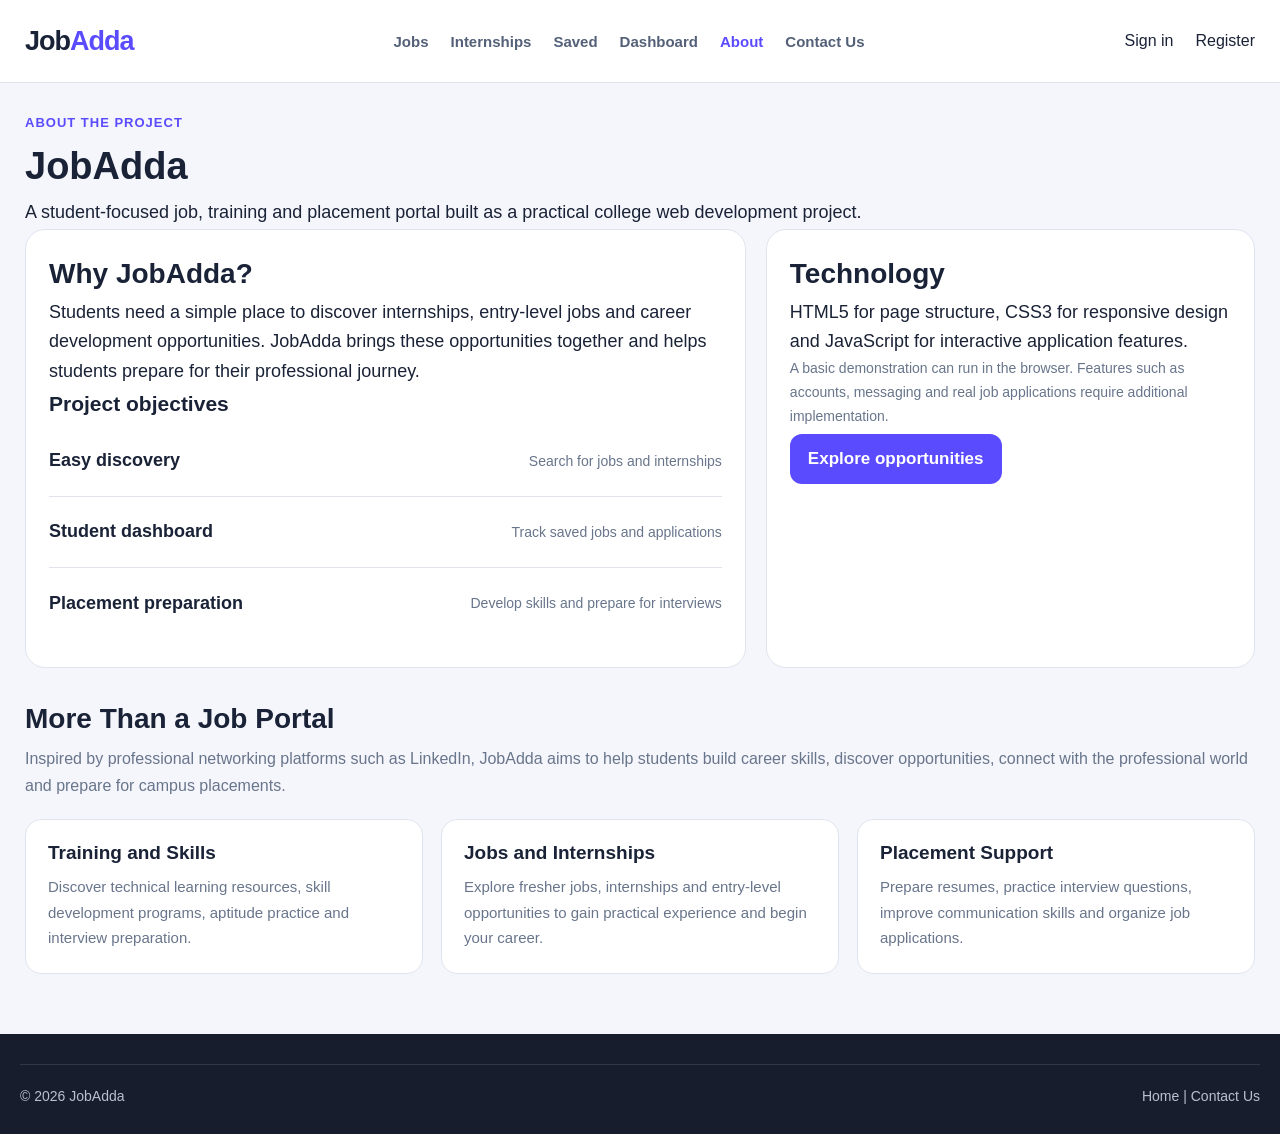
==== about.html @ 251bc263 "Organize homepage files" ====
<!DOCTYPE html>
<html lang="en">
<head>
    <meta charset="UTF-8">
    <meta name="viewport" content="width=device-width, initial-scale=1.0">
    <title>About JobAdda</title>

    <style>
        * {
            margin: 0;
            padding: 0;
            box-sizing: border-box;
        }

        body {
            font-family: Arial, Helvetica, sans-serif;
            background: #f5f6fb;
            color: #192236;
        }

        .navbar {
            background: white;
            border-bottom: 1px solid #e1e4ed;
        }

        .nav-container {
            max-width: 1240px;
            min-height: 82px;
            margin: auto;
            padding: 15px 0;
            display: flex;
            align-items: center;
            justify-content: space-between;
            gap: 20px;
        }

        .logo {
            color: #192236;
            font-size: 27px;
            font-weight: bold;
            letter-spacing: -1px;
            text-decoration: none;
            white-space: nowrap;
        }

        .logo span {
            color: #5b4bff;
        }

        .nav-links,
        .auth-links {
            display: flex;
            align-items: center;
            gap: 22px;
        }

        .nav-links a {
            color: #536078;
            font-size: 15px;
            font-weight: bold;
            text-decoration: none;
        }

        .auth-links a {
            color: #192236;
            text-decoration: none;
            white-space: nowrap;
        }

        .nav-links a:hover,
        .auth-links a:hover,
        .nav-links .active {
            color: #5b4bff;
        }

        /* Main Content */
        .main-container {
            max-width: 1240px;
            min-height: 682px;
            margin: auto;
            padding: 32px 0 60px;
        }

        .eyebrow {
            color: #5b4bff;
            font-size: 13px;
            font-weight: bold;
            letter-spacing: 1px;
            margin-bottom: 15px;
        }

        .page-title {
            font-size: 38px;
            margin-bottom: 10px;
        }

        .intro {
            font-size: 18px;
            line-height: 1.6;
            margin-bottom: 2px;
        }

        /* About Cards */
        .about-grid {
            display: grid;
            grid-template-columns: 1.4fr 0.95fr;
            gap: 20px;
        }

        .about-card {
            background: white;
            border: 1px solid #e0e4ee;
            border-radius: 20px;
            padding: 28px 23px;
        }

        .about-card h2 {
            font-size: 28px;
            margin-bottom: 8px;
        }

        .about-card h3 {
            font-size: 21px;
            margin: 5px 0 10px;
        }

        .about-card > p {
            font-size: 18px;
            line-height: 1.65;
        }

        .muted {
            color: #68758b;
            font-size: 14px !important;
            line-height: 1.7 !important;
        }

        /* Objectives */
        .objective {
            min-height: 71px;
            display: flex;
            align-items: center;
            justify-content: space-between;
            gap: 15px;
            border-bottom: 1px solid #e1e4ed;
        }

        .objective:last-child {
            border-bottom: none;
        }

        .objective strong {
            font-size: 18px;
        }

        .objective span {
            color: #68758b;
            font-size: 14px;
            text-align: right;
        }

        /* Buttons */
        .button {
            display: inline-block;
            background: #5b4bff;
            color: white;
            padding: 15px 18px;
            margin-top: 5px;
            border-radius: 12px;
            font-size: 17px;
            font-weight: bold;
            text-decoration: none;
        }

        .button:hover {
            background: #4737e8;
        }

        /* Training and Placement */
        .placement-section {
            margin-top: 35px;
        }

        .placement-section > h2 {
            font-size: 28px;
            margin-bottom: 10px;
        }

        .placement-section > p {
            color: #68758b;
            font-size: 16px;
            line-height: 1.7;
            margin-bottom: 20px;
        }

        .features {
            display: grid;
            grid-template-columns: repeat(3, 1fr);
            gap: 18px;
        }

        .feature-card {
            background: white;
            border: 1px solid #e0e4ee;
            border-radius: 16px;
            padding: 22px;
        }

        .feature-card h3 {
            font-size: 19px;
            margin-bottom: 10px;
        }

        .feature-card p {
            color: #68758b;
            font-size: 15px;
            line-height: 1.7;
        }

        /* Footer */
        .footer {
            background: #171d2c;
            color: #b9c0cf;
            padding: 30px 20px;
        }

        .footer-inner {
            max-width: 1240px;
            margin: auto;
            padding-top: 23px;
            border-top: 1px solid #303748;
            display: flex;
            justify-content: space-between;
            gap: 15px;
            font-size: 14px;
        }

        .footer a {
            color: #b9c0cf;
            text-decoration: none;
        }

        .footer a:hover {
            color: white;
        }

        /* Responsive */
        @media (max-width: 1300px) {
            .nav-container,
            .main-container {
                margin-left: 25px;
                margin-right: 25px;
            }
        }

        @media (max-width: 1000px) {
            .nav-container {
                flex-wrap: wrap;
            }

            .about-grid {
                grid-template-columns: 1fr 1fr;
            }
        }

        @media (max-width: 700px) {
            .nav-container {
                flex-direction: column;
                align-items: flex-start;
            }

            .nav-links {
                flex-wrap: wrap;
                gap: 15px;
            }

            .main-container {
                min-height: auto;
                padding: 35px 0 50px;
            }

            .page-title {
                font-size: 32px;
            }

            .intro {
                font-size: 16px;
                margin-bottom: 20px;
            }

            .about-grid,
            .features {
                grid-template-columns: 1fr;
                gap: 16px;
            }

            .about-card {
                padding: 23px 18px;
            }

            .about-card h2 {
                font-size: 25px;
            }

            .about-card > p {
                font-size: 16px;
            }

            .objective {
                align-items: flex-start;
                flex-direction: column;
                justify-content: center;
                padding: 15px 0;
                gap: 7px;
            }

            .objective span {
                text-align: left;
            }

            .footer-inner {
                flex-wrap: wrap;
            }
        }
    </style>
</head>

<body>

    <!-- Navigation Bar -->
    <header class="navbar">
        <div class="nav-container">

            <a href="index.html" class="logo">
                Job<span>Adda</span>
            </a>

            <nav class="nav-links">
                <a href="index.html#jobs">Jobs</a>
                <a href="index.html#internships">Internships</a>
                <a href="index.html#saved">Saved</a>
                <a href="index.html#dashboard">Dashboard</a>
                <a href="about.html" class="active">About</a>
                <a href="contact.html">Contact Us</a>
            </nav>

            <div class="auth-links">
                <a href="index.html#signin">Sign in</a>
                <a href="index.html#register">Register</a>
            </div>

        </div>
    </header>

    <!-- About Content -->
    <main class="main-container">

        <p class="eyebrow">ABOUT THE PROJECT</p>

        <h1 class="page-title">JobAdda</h1>

        <p class="intro">
            A student-focused job, training and placement portal built
            as a practical college web development project.
        </p>

        <div class="about-grid">

            <section class="about-card">

                <h2>Why JobAdda?</h2>

                <p>
                    Students need a simple place to discover internships,
                    entry-level jobs and career development opportunities.
                    JobAdda brings these opportunities together and helps
                    students prepare for their professional journey.
                </p>

                <h3>Project objectives</h3>

                <div class="objective">
                    <strong>Easy discovery</strong>
                    <span>Search for jobs and internships</span>
                </div>

                <div class="objective">
                    <strong>Student dashboard</strong>
                    <span>Track saved jobs and applications</span>
                </div>

                <div class="objective">
                    <strong>Placement preparation</strong>
                    <span>Develop skills and prepare for interviews</span>
                </div>

            </section>

            <section class="about-card">

                <h2>Technology</h2>

                <p>
                    HTML5 for page structure, CSS3 for responsive design
                    and JavaScript for interactive application features.
                </p>

                <p class="muted">
                    A basic demonstration can run in the browser.
                    Features such as accounts, messaging and real job
                    applications require additional implementation.
                </p>

                <a href="index.html#jobs" class="button">
                    Explore opportunities
                </a>

            </section>

        </div>

        <!-- Training and Placement -->
        <section class="placement-section">

            <h2>More Than a Job Portal</h2>

            <p>
                Inspired by professional networking platforms such as
                LinkedIn, JobAdda aims to help students build career skills,
                discover opportunities, connect with the professional world
                and prepare for campus placements.
            </p>

            <div class="features">

                <div class="feature-card">
                    <h3>Training and Skills</h3>
                    <p>
                        Discover technical learning resources, skill
                        development programs, aptitude practice and
                        interview preparation.
                    </p>
                </div>

                <div class="feature-card">
                    <h3>Jobs and Internships</h3>
                    <p>
                        Explore fresher jobs, internships and entry-level
                        opportunities to gain practical experience and
                        begin your career.
                    </p>
                </div>

                <div class="feature-card">
                    <h3>Placement Support</h3>
                    <p>
                        Prepare resumes, practice interview questions,
                        improve communication skills and organize
                        job applications.
                    </p>
                </div>

            </div>

        </section>

    </main>

    <!-- Footer -->
    <footer class="footer">
        <div class="footer-inner">
            <p>© 2026 JobAdda</p>
            <p>
                <a href="index.html">Home</a> |
                <a href="contact.html">Contact Us</a>
            </p>
        </div>
    </footer>

</body>
</html>
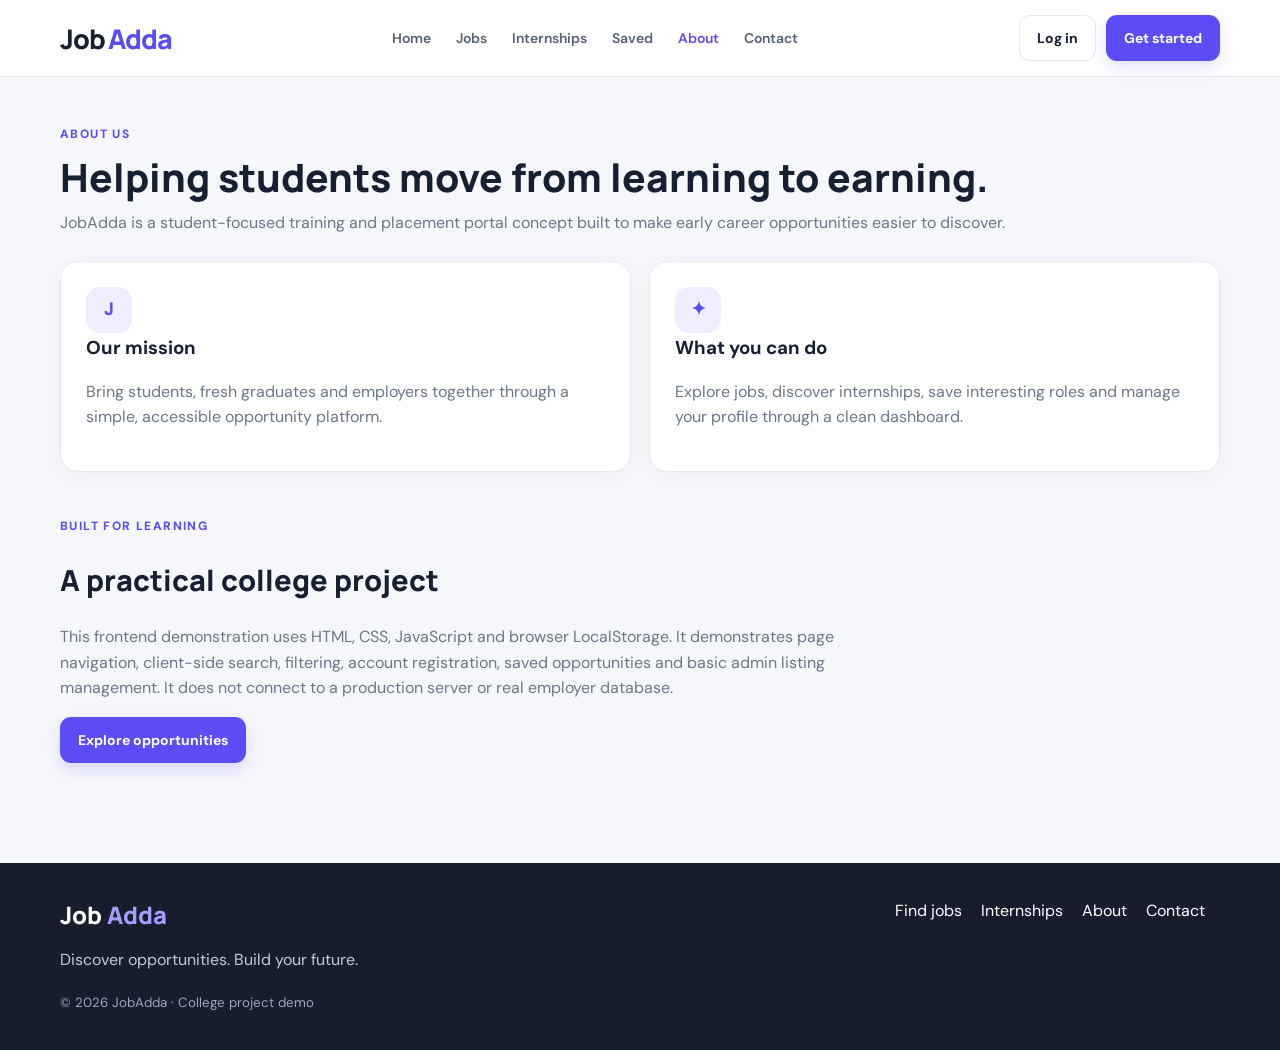
==== commit 28906594: "updated about section" ====
--- a/about.html
+++ b/about.html
@@ -1,482 +1,941 @@
-
+<!DOCTYPE html>
+<!DOCTYPE html>
+<!DOCTYPE html>
 <!DOCTYPE html>
 <html lang="en">
-<head>
-    <meta charset="UTF-8">
-    <meta name="viewport" content="width=device-width, initial-scale=1.0">
-    <title>About JobAdda</title>
-
-    <style>
-        * {
-            margin: 0;
-            padding: 0;
-            box-sizing: border-box;
+ <head>
+  <meta charset="utf-8"/>
+  <meta content="width=device-width, initial-scale=1.0" name="viewport"/>
+  <meta content="JobAdda student placement and opportunity portal" name="description"/>
+  <title>
+   About JobAdda | JobAdda
+  </title>
+  <style>
+   /* about.html styles
+   This page has its own stylesheet.
+   Edit this file to change the appearance of about.html.
+*/
+
+@import url('https://fonts.googleapis.com/css2?family=DM+Sans:wght@400;500;600;700;800&family=Manrope:wght@500;600;700;800&display=swap');
+
+:root {
+  --primary: #5b4cf5;
+  --primary-dark: #4638d8;
+  --ink: #172033;
+  --muted: #6b7788;
+  --bg: #f6f7fb;
+  --white: #fff;
+  --line: #e7e9f0;
+  --soft: #efedff;
+  --green: #16845d;
+  --red: #d9485f;
+  --shadow: 0 14px 38px rgba(28,35,62,.08);
+  --radius: 18px;
+}
+
+* {
+  box-sizing: border-box;
+}
+
+html {
+  scroll-behavior: smooth;
+}
+
+body {
+  margin: 0;
+  background: var(--bg);
+  color: var(--ink);
+  font-family: 'DM Sans',Arial,sans-serif;
+  line-height: 1.6;
+}
+
+a {
+  color: inherit;
+  text-decoration: none;
+}
+
+button,input,select,textarea {
+  font: inherit;
+}
+
+button {
+  cursor: pointer;
+}
+
+.container {
+  width: min(1160px,calc(100% - 40px));
+  margin: auto;
+}
+
+.site-header {
+  position: sticky;
+  top: 0;
+  z-index: 50;
+  background: rgba(255,255,255,.96);
+  backdrop-filter: blur(12px);
+  border-bottom: 1px solid var(--line);
+}
+
+.nav {
+  min-height: 76px;
+  display: flex;
+  align-items: center;
+  justify-content: space-between;
+  gap: 24px;
+}
+
+.brand {
+  font: 800 27px 'Manrope',sans-serif;
+  letter-spacing: -1.2px;
+  color: var(--ink);
+  white-space: nowrap;
+}
+
+.brand span {
+  color: var(--primary);
+}
+
+.nav-links {
+  display: flex;
+  align-items: center;
+  gap: 25px;
+  color: #566176;
+  font-weight: 600;
+  font-size: 14px;
+}
+
+.nav-links a:hover,.nav-links a.active {
+  color: var(--primary);
+}
+
+.nav-actions {
+  display: flex;
+  align-items: center;
+  gap: 10px;
+}
+
+.menu-toggle {
+  display: none;
+  border: 1px solid var(--line);
+  background: white;
+  border-radius: 10px;
+  padding: 9px 12px;
+}
+
+.btn {
+  display: inline-flex;
+  align-items: center;
+  justify-content: center;
+  gap: 8px;
+  border: 1px solid transparent;
+  border-radius: 11px;
+  padding: 11px 17px;
+  font-weight: 700;
+  font-size: 14px;
+  transition: .2s;
+}
+
+.btn-primary {
+  background: var(--primary);
+  color: #fff;
+  box-shadow: 0 7px 16px #5b4cf52b;
+}
+
+.btn-primary:hover {
+  background: var(--primary-dark);
+  transform: translateY(-1px);
+}
+
+.btn-outline {
+  background: #fff;
+  border-color: var(--line);
+  color: var(--ink);
+}
+
+.btn-outline:hover {
+  border-color: var(--primary);
+  color: var(--primary);
+}
+
+.btn-soft {
+  background: var(--soft);
+  color: var(--primary);
+}
+
+.btn-danger {
+  background: #fff0f2;
+  color: var(--red);
+}
+
+.btn-block {
+  width: 100%;
+}
+
+.eyebrow {
+  color: var(--primary);
+  font-size: 12px;
+  font-weight: 800;
+  letter-spacing: 1.4px;
+  text-transform: uppercase;
+}
+
+.hero {
+  padding: 76px 0 56px;
+  display: grid;
+  grid-template-columns: 1.1fr .9fr;
+  align-items: center;
+  gap: 55px;
+}
+
+.hero h1 {
+  font: 800 clamp(42px,6vw,66px)/1.08 'Manrope',sans-serif;
+  letter-spacing: -2.8px;
+  margin: 14px 0 18px;
+}
+
+.gradient-text {
+  color: var(--primary);
+}
+
+.lead {
+  font-size: 18px;
+  color: var(--muted);
+  max-width: 610px;
+}
+
+.search-panel {
+  display: flex;
+  gap: 10px;
+  padding: 9px;
+  background: white;
+  border: 1px solid var(--line);
+  border-radius: 15px;
+  box-shadow: var(--shadow);
+  margin-top: 28px;
+  max-width: 680px;
+}
+
+.search-panel input {
+  border: 0;
+  outline: 0;
+  min-width: 0;
+  flex: 1;
+  padding: 10px 12px;
+}
+
+.hero-art {
+  background: linear-gradient(145deg,#eae7ff,#fff 70%);
+  border: 1px solid #dedaff;
+  border-radius: 28px;
+  padding: 34px;
+  min-height: 350px;
+  display: flex;
+  align-items: center;
+}
+
+.feature-card {
+  background: #fff;
+  border: 1px solid var(--line);
+  border-radius: 20px;
+  padding: 25px;
+  width: 100%;
+  box-shadow: 0 22px 55px #3332;
+  transform: rotate(1deg);
+}
+
+.feature-top {
+  display: flex;
+  align-items: center;
+  gap: 13px;
+}
+
+.company-mark {
+  width: 46px;
+  height: 46px;
+  border-radius: 14px;
+  background: var(--soft);
+  color: var(--primary);
+  display: grid;
+  place-items: center;
+  font-weight: 800;
+  font-size: 18px;
+}
+
+.feature-card h3 {
+  margin: 0;
+  font-size: 19px;
+}
+
+.muted {
+  color: var(--muted);
+}
+
+.tag {
+  display: inline-flex;
+  background: #f1f2f8;
+  color: #596579;
+  border-radius: 30px;
+  padding: 5px 10px;
+  font-size: 12px;
+  font-weight: 700;
+  margin: 5px 5px 0 0;
+}
+
+.tag.purple {
+  background: var(--soft);
+  color: var(--primary);
+}
+
+.section {
+  padding: 45px 0;
+}
+
+.section-head {
+  display: flex;
+  justify-content: space-between;
+  align-items: end;
+  gap: 20px;
+  margin-bottom: 22px;
+}
+
+.section-head h2 {
+  font: 800 29px 'Manrope',sans-serif;
+  margin: 5px 0;
+}
+
+.stats {
+  display: grid;
+  grid-template-columns: repeat(3,1fr);
+  gap: 16px;
+  margin: 22px 0 10px;
+}
+
+.stat {
+  background: #fff;
+  border: 1px solid var(--line);
+  border-radius: 16px;
+  padding: 22px;
+}
+
+.stat strong {
+  display: block;
+  font: 800 28px 'Manrope';
+  color: var(--primary);
+}
+
+.stat span {
+  font-size: 13px;
+  color: var(--muted);
+}
+
+.cards {
+  display: grid;
+  grid-template-columns: repeat(3,1fr);
+  gap: 18px;
+}
+
+.job-card,.panel,.auth-card,.info-card {
+  background: #fff;
+  border: 1px solid var(--line);
+  border-radius: var(--radius);
+  box-shadow: 0 5px 20px rgba(25,32,55,.035);
+}
+
+.job-card {
+  padding: 21px;
+  display: flex;
+  flex-direction: column;
+  min-height: 245px;
+}
+
+.job-card h3 {
+  margin: 13px 0 4px;
+  font-size: 18px;
+}
+
+.job-card .company {
+  color: var(--muted);
+  font-size: 14px;
+}
+
+.job-meta {
+  display: flex;
+  flex-wrap: wrap;
+  gap: 12px;
+  color: var(--muted);
+  font-size: 13px;
+  margin: 13px 0;
+}
+
+.job-card .card-bottom {
+  margin-top: auto;
+  display: flex;
+  align-items: center;
+  justify-content: space-between;
+  gap: 8px;
+  padding-top: 14px;
+  border-top: 1px solid var(--line);
+}
+
+.page-heading {
+  padding: 48px 0 25px;
+}
+
+.page-heading h1 {
+  font: 800 39px 'Manrope';
+  margin: 6px 0;
+}
+
+.page-heading p {
+  color: var(--muted);
+  margin: 0;
+}
+
+.filters {
+  display: grid;
+  grid-template-columns: 2fr 1fr 1fr auto;
+  gap: 10px;
+  background: white;
+  border: 1px solid var(--line);
+  padding: 14px;
+  border-radius: 15px;
+  margin: 15px 0 24px;
+}
+
+.control {
+  width: 100%;
+  border: 1px solid #dfe2eb;
+  background: #fff;
+  border-radius: 10px;
+  padding: 12px 13px;
+  outline: none;
+}
+
+.control:focus {
+  border-color: var(--primary);
+  box-shadow: 0 0 0 3px #5b4cf51a;
+}
+
+.auth-wrap {
+  min-height: calc(100vh - 150px);
+  display: grid;
+  place-items: center;
+  padding: 45px 16px;
+}
+
+.auth-card {
+  width: min(100%,510px);
+  padding: 35px;
+}
+
+.auth-card h1 {
+  text-align: center;
+  font: 800 31px 'Manrope';
+  margin: 0 0 7px;
+}
+
+.auth-sub {
+  text-align: center;
+  color: var(--muted);
+  margin: 0 0 27px;
+}
+
+.field {
+  margin: 0 0 17px;
+}
+
+.field label {
+  display: block;
+  font-weight: 700;
+  font-size: 13px;
+  margin-bottom: 7px;
+}
+
+.field input,.field select,.field textarea {
+  width: 100%;
+  padding: 12px 13px;
+  border: 1px solid #dfe2eb;
+  border-radius: 10px;
+  outline: 0;
+  background: white;
+}
+
+.field input:focus,.field select:focus,.field textarea:focus {
+  border-color: var(--primary);
+  box-shadow: 0 0 0 3px #5b4cf51a;
+}
+
+.role-row {
+  display: flex;
+  gap: 22px;
+  padding: 13px;
+  background: #f8f8fc;
+  border-radius: 11px;
+  margin-bottom: 20px;
+}
+
+.role-row label {
+  display: flex;
+  gap: 8px;
+  align-items: center;
+  font-weight: 600;
+}
+
+.role-row input {
+  accent-color: var(--primary);
+}
+
+.form-row {
+  display: grid;
+  grid-template-columns: 1fr 1fr;
+  gap: 13px;
+}
+
+.auth-foot {
+  text-align: center;
+  margin: 20px 0 0;
+  color: var(--muted);
+  font-size: 14px;
+}
+
+.auth-foot a {
+  color: var(--primary);
+  font-weight: 700;
+}
+
+.notice {
+  padding: 11px 13px;
+  border-radius: 10px;
+  font-size: 13px;
+  margin: 13px 0;
+  display: none;
+}
+
+.notice.show {
+  display: block;
+}
+
+.notice.error {
+  background: #fff0f2;
+  color: #b4233d;
+}
+
+.notice.success {
+  background: #eaf8f1;
+  color: #16734f;
+}
+
+.inline-between {
+  display: flex;
+  justify-content: space-between;
+  align-items: center;
+  gap: 12px;
+  font-size: 13px;
+  margin: 4px 0 18px;
+}
+
+.inline-between a {
+  color: var(--primary);
+  font-weight: 700;
+}
+
+.detail-layout {
+  display: grid;
+  grid-template-columns: 1fr 320px;
+  gap: 22px;
+  padding: 25px 0 60px;
+}
+
+.panel {
+  padding: 25px;
+}
+
+.panel h2 {
+  margin: 0 0 12px;
+  font: 800 21px 'Manrope';
+}
+
+.detail-title {
+  display: flex;
+  align-items: center;
+  gap: 15px;
+}
+
+.detail-title h1 {
+  font: 800 30px 'Manrope';
+  margin: 0;
+}
+
+.description-text {
+  color: #536078;
+  white-space: pre-line;
+}
+
+.empty-state {
+  text-align: center;
+  padding: 55px 20px;
+  background: white;
+  border: 1px dashed #cfd2df;
+  border-radius: 18px;
+}
+
+.empty-state .empty-icon {
+  font-size: 38px;
+}
+
+.empty-state h3 {
+  margin: 10px 0 4px;
+}
+
+.dashboard-grid {
+  display: grid;
+  grid-template-columns: repeat(3,1fr);
+  gap: 16px;
+}
+
+.dashboard-tile {
+  padding: 22px;
+  background: white;
+  border: 1px solid var(--line);
+  border-radius: 16px;
+}
+
+.dashboard-tile strong {
+  font: 800 28px 'Manrope';
+  display: block;
+  color: var(--primary);
+}
+
+.admin-layout {
+  display: grid;
+  grid-template-columns: 360px 1fr;
+  gap: 20px;
+  align-items: start;
+}
+
+.admin-list {
+  display: grid;
+  gap: 12px;
+}
+
+.admin-item {
+  background: #fff;
+  border: 1px solid var(--line);
+  border-radius: 14px;
+  padding: 16px;
+}
+
+.admin-item h3 {
+  margin: 0 0 4px;
+}
+
+.admin-actions {
+  display: flex;
+  gap: 8px;
+  margin-top: 12px;
+}
+
+.footer {
+  margin-top: 55px;
+  background: #171d2c;
+  color: #c4cada;
+  padding: 35px 0;
+}
+
+.footer-grid {
+  display: flex;
+  justify-content: space-between;
+  gap: 25px;
+  flex-wrap: wrap;
+}
+
+.footer a {
+  color: #fff;
+  margin-right: 15px;
+}
+
+.footer-brand {
+  font: 800 24px 'Manrope';
+  color: #fff;
+}
+
+.footer-brand span {
+  color: #a69eff;
+}
+
+.footer small {
+  color: #9da7bb;
+}
+
+.two-col {
+  display: grid;
+  grid-template-columns: repeat(2,1fr);
+  gap: 18px;
+}
+
+.info-card {
+  padding: 25px;
+}
+
+.info-card h3 {
+  margin: 0 0 8px;
+}
+
+.toast {
+  position: fixed;
+  right: 20px;
+  bottom: 20px;
+  background: #172033;
+  color: white;
+  padding: 13px 18px;
+  border-radius: 12px;
+  box-shadow: var(--shadow);
+  z-index: 100;
+  display: none;
+}
+
+.toast.show {
+  display: block;
+}
+
+@media (max-width:900px) {
+  .nav-links {
+    gap: 13px;
+  }
+  .hero {
+    gap: 25px;
+  }
+  .cards {
+    grid-template-columns: repeat(2,1fr);
+  }
+  .admin-layout {
+    grid-template-columns: 1fr;
+  }
+  .detail-layout {
+    grid-template-columns: 1fr 280px;
+  }
+}
+
+@media (max-width:700px) {
+  .nav {
+    flex-wrap: wrap;
+    padding: 13px 0;
+  }
+  .menu-toggle {
+    display: block;
+  }
+  .nav-links {
+    display: none;
+    order: 3;
+    width: 100%;
+    flex-direction: column;
+    align-items: flex-start;
+    padding: 12px 0;
+  }
+  .nav-links.open {
+    display: flex;
+  }
+  .nav-actions .btn-outline {
+    display: none;
+  }
+  .hero {
+    grid-template-columns: 1fr;
+    padding: 48px 0 30px;
+  }
+  .hero-art {
+    min-height: 260px;
+    padding: 20px;
+  }
+  .hero h1 {
+    font-size: 46px;
+  }
+  .stats,.cards,.dashboard-grid,.two-col {
+    grid-template-columns: 1fr;
+  }
+  .filters {
+    grid-template-columns: 1fr;
+  }
+  .detail-layout {
+    grid-template-columns: 1fr;
+  }
+  .form-row {
+    grid-template-columns: 1fr;
+  }
+  .auth-card {
+    padding: 26px 20px;
+  }
+  .section-head {
+    align-items: start;
+    flex-direction: column;
+  }
+  .page-heading h1 {
+    font-size: 32px;
+  }
+}
+  </style>
+ </head>
+ <body>
+  <header class="site-header">
+   <div class="container nav">
+    <a class="brand" href="index.html">
+     Job
+     <span>
+      Adda
+     </span>
+    </a>
+    <button aria-label="Open navigation" class="menu-toggle" id="menuToggle">
+     ☰
+    </button>
+    <nav class="nav-links" id="navLinks">
+     <a href="index.html">
+      Home
+     </a>
+     <a href="jobs.html">
+      Jobs
+     </a>
+     <a href="internships.html">
+      Internships
+     </a>
+     <a href="saved.html">
+      Saved
+     </a>
+     <a href="about.html">
+      About
+     </a>
+     <a href="contact.html">
+      Contact
+     </a>
+    </nav>
+    <div class="nav-actions">
+     <a class="btn btn-outline" href="login.html" id="navLogin">
+      Log in
+     </a>
+     <a class="btn btn-primary" href="register.html" id="navRegister">
+      Get started
+     </a>
+    </div>
+   </div>
+  </header>
+  <main class="container">
+   <section class="page-heading">
+    <div class="eyebrow">
+     ABOUT US
+    </div>
+    <h1>
+     Helping students move from learning to earning.
+    </h1>
+    <p>
+     JobAdda is a student-focused training and placement portal concept built to make early career opportunities easier to discover.
+    </p>
+   </section>
+   <section class="two-col">
+    <article class="info-card">
+     <div class="company-mark">
+      J
+     </div>
+     <h3>
+      Our mission
+     </h3>
+     <p class="muted">
+      Bring students, fresh graduates and employers together through a simple, accessible opportunity platform.
+     </p>
+    </article>
+    <article class="info-card">
+     <div class="company-mark">
+      ✦
+     </div>
+     <h3>
+      What you can do
+     </h3>
+     <p class="muted">
+      Explore jobs, discover internships, save interesting roles and manage your profile through a clean dashboard.
+     </p>
+    </article>
+   </section>
+   <section class="section">
+    <div class="eyebrow">
+     BUILT FOR LEARNING
+    </div>
+    <h2 style="font:800 29px Manrope">
+     A practical college project
+    </h2>
+    <p class="muted" style="max-width:800px">
+     This frontend demonstration uses HTML, CSS, JavaScript and browser LocalStorage. It demonstrates page navigation, client-side search, filtering, account registration, saved opportunities and basic admin listing management. It does not connect to a production server or real employer database.
+    </p>
+    <a class="btn btn-primary" href="jobs.html">
+     Explore opportunities
+    </a>
+   </section>
+  </main>
+  <footer class="footer">
+   <div class="container footer-grid">
+    <div>
+     <div class="footer-brand">
+      Job
+      <span>
+       Adda
+      </span>
+     </div>
+     <p>
+      Discover opportunities. Build your future.
+     </p>
+     <small>
+      &copy; 2026 JobAdda &middot; College project demo
+     </small>
+    </div>
+    <div>
+     <a href="jobs.html">
+      Find jobs
+     </a>
+     <a href="internships.html">
+      Internships
+     </a>
+     <a href="about.html">
+      About
+     </a>
+     <a href="contact.html">
+      Contact
+     </a>
+    </div>
+   </div>
+  </footer>
+  <div class="toast" id="toast">
+  </div>
+  <script>
+    function getCurrentUser() {
+        return JSON.parse(localStorage.getItem('jobaddaCurrentUser') || 'null');
+    }
+
+    function setupNav() {
+        document.getElementById('menuToggle').addEventListener('click', () => {
+            document.getElementById('navLinks').classList.toggle('open');
+        });
+
+        if (getCurrentUser()) {
+            const loginLink = document.getElementById('navLogin');
+            const registerLink = document.getElementById('navRegister');
+
+            loginLink.textContent = 'Dashboard';
+            loginLink.href = 'dashboard.html';
+
+            registerLink.textContent = 'Log out';
+            registerLink.href = '#';
+            registerLink.addEventListener('click', event => {
+                event.preventDefault();
+                localStorage.removeItem('jobaddaCurrentUser');
+                location.href = 'index.html';
+            });
         }
 
-        body {
-            font-family: Arial, Helvetica, sans-serif;
-            background: #f5f6fb;
-            color: #192236;
-        }
-
-        .navbar {
-            background: white;
-            border-bottom: 1px solid #e1e4ed;
-        }
-
-        .nav-container {
-            max-width: 1240px;
-            min-height: 82px;
-            margin: auto;
-            padding: 15px 0;
-            display: flex;
-            align-items: center;
-            justify-content: space-between;
-            gap: 20px;
-        }
-
-        .logo {
-            color: #192236;
-            font-size: 27px;
-            font-weight: bold;
-            letter-spacing: -1px;
-            text-decoration: none;
-            white-space: nowrap;
-        }
-
-        .logo span {
-            color: #5b4bff;
-        }
-
-        .nav-links,
-        .auth-links {
-            display: flex;
-            align-items: center;
-            gap: 22px;
-        }
-
-        .nav-links a {
-            color: #536078;
-            font-size: 15px;
-            font-weight: bold;
-            text-decoration: none;
-        }
-
-        .auth-links a {
-            color: #192236;
-            text-decoration: none;
-            white-space: nowrap;
-        }
-
-        .nav-links a:hover,
-        .auth-links a:hover,
-        .nav-links .active {
-            color: #5b4bff;
-        }
-
-        /* Main Content */
-        .main-container {
-            max-width: 1240px;
-            min-height: 682px;
-            margin: auto;
-            padding: 32px 0 60px;
-        }
-
-        .eyebrow {
-            color: #5b4bff;
-            font-size: 13px;
-            font-weight: bold;
-            letter-spacing: 1px;
-            margin-bottom: 15px;
-        }
-
-        .page-title {
-            font-size: 38px;
-            margin-bottom: 10px;
-        }
-
-        .intro {
-            font-size: 18px;
-            line-height: 1.6;
-            margin-bottom: 2px;
-        }
-
-        /* About Cards */
-        .about-grid {
-            display: grid;
-            grid-template-columns: 1.4fr 0.95fr;
-            gap: 20px;
-        }
-
-        .about-card {
-            background: white;
-            border: 1px solid #e0e4ee;
-            border-radius: 20px;
-            padding: 28px 23px;
-        }
-
-        .about-card h2 {
-            font-size: 28px;
-            margin-bottom: 8px;
-        }
-
-        .about-card h3 {
-            font-size: 21px;
-            margin: 5px 0 10px;
-        }
-
-        .about-card > p {
-            font-size: 18px;
-            line-height: 1.65;
-        }
-
-        .muted {
-            color: #68758b;
-            font-size: 14px !important;
-            line-height: 1.7 !important;
-        }
-
-        /* Objectives */
-        .objective {
-            min-height: 71px;
-            display: flex;
-            align-items: center;
-            justify-content: space-between;
-            gap: 15px;
-            border-bottom: 1px solid #e1e4ed;
-        }
-
-        .objective:last-child {
-            border-bottom: none;
-        }
-
-        .objective strong {
-            font-size: 18px;
-        }
-
-        .objective span {
-            color: #68758b;
-            font-size: 14px;
-            text-align: right;
-        }
-
-        /* Buttons */
-        .button {
-            display: inline-block;
-            background: #5b4bff;
-            color: white;
-            padding: 15px 18px;
-            margin-top: 5px;
-            border-radius: 12px;
-            font-size: 17px;
-            font-weight: bold;
-            text-decoration: none;
-        }
-
-        .button:hover {
-            background: #4737e8;
-        }
-
-        /* Training and Placement */
-        .placement-section {
-            margin-top: 35px;
-        }
-
-        .placement-section > h2 {
-            font-size: 28px;
-            margin-bottom: 10px;
-        }
-
-        .placement-section > p {
-            color: #68758b;
-            font-size: 16px;
-            line-height: 1.7;
-            margin-bottom: 20px;
-        }
-
-        .features {
-            display: grid;
-            grid-template-columns: repeat(3, 1fr);
-            gap: 18px;
-        }
-
-        .feature-card {
-            background: white;
-            border: 1px solid #e0e4ee;
-            border-radius: 16px;
-            padding: 22px;
-        }
-
-        .feature-card h3 {
-            font-size: 19px;
-            margin-bottom: 10px;
-        }
-
-        .feature-card p {
-            color: #68758b;
-            font-size: 15px;
-            line-height: 1.7;
-        }
-
-        /* Footer */
-        .footer {
-            background: #171d2c;
-            color: #b9c0cf;
-            padding: 30px 20px;
-        }
-
-        .footer-inner {
-            max-width: 1240px;
-            margin: auto;
-            padding-top: 23px;
-            border-top: 1px solid #303748;
-            display: flex;
-            justify-content: space-between;
-            gap: 15px;
-            font-size: 14px;
-        }
-
-        .footer a {
-            color: #b9c0cf;
-            text-decoration: none;
-        }
-
-        .footer a:hover {
-            color: white;
-        }
-
-        /* Responsive */
-        @media (max-width: 1300px) {
-            .nav-container,
-            .main-container {
-                margin-left: 25px;
-                margin-right: 25px;
+        const currentPage = location.pathname.split('/').pop();
+        document.querySelectorAll('.nav-links a').forEach(link => {
+            if (link.getAttribute('href') === currentPage) {
+                link.classList.add('active');
             }
-        }
-
-        @media (max-width: 1000px) {
-            .nav-container {
-                flex-wrap: wrap;
-            }
-
-            .about-grid {
-                grid-template-columns: 1fr 1fr;
-            }
-        }
-
-        @media (max-width: 700px) {
-            .nav-container {
-                flex-direction: column;
-                align-items: flex-start;
-            }
-
-            .nav-links {
-                flex-wrap: wrap;
-                gap: 15px;
-            }
-
-            .main-container {
-                min-height: auto;
-                padding: 35px 0 50px;
-            }
-
-            .page-title {
-                font-size: 32px;
-            }
-
-            .intro {
-                font-size: 16px;
-                margin-bottom: 20px;
-            }
-
-            .about-grid,
-            .features {
-                grid-template-columns: 1fr;
-                gap: 16px;
-            }
-
-            .about-card {
-                padding: 23px 18px;
-            }
-
-            .about-card h2 {
-                font-size: 25px;
-            }
-
-            .about-card > p {
-                font-size: 16px;
-            }
-
-            .objective {
-                align-items: flex-start;
-                flex-direction: column;
-                justify-content: center;
-                padding: 15px 0;
-                gap: 7px;
-            }
-
-            .objective span {
-                text-align: left;
-            }
-
-            .footer-inner {
-                flex-wrap: wrap;
-            }
-        }
-    </style>
-</head>
-
-<body>
-
-    <!-- Navigation Bar -->
-    <header class="navbar">
-        <div class="nav-container">
-
-            <a href="index.html" class="logo">
-                Job<span>Adda</span>
-            </a>
-
-            <nav class="nav-links">
-                <a href="index.html#jobs">Jobs</a>
-                <a href="index.html#internships">Internships</a>
-                <a href="index.html#saved">Saved</a>
-                <a href="index.html#dashboard">Dashboard</a>
-                <a href="about.html" class="active">About</a>
-                <a href="contact.html">Contact Us</a>
-            </nav>
-
-            <div class="auth-links">
-                <a href="index.html#signin">Sign in</a>
-                <a href="index.html#register">Register</a>
-            </div>
-
-        </div>
-    </header>
-
-    <!-- About Content -->
-    <main class="main-container">
-
-        <p class="eyebrow">ABOUT THE PROJECT</p>
-
-        <h1 class="page-title">JobAdda</h1>
-
-        <p class="intro">
-            A student-focused job, training and placement portal built
-            as a practical college web development project.
-        </p>
-
-        <div class="about-grid">
-
-            <section class="about-card">
-
-                <h2>Why JobAdda?</h2>
-
-                <p>
-                    Students need a simple place to discover internships,
-                    entry-level jobs and career development opportunities.
-                    JobAdda brings these opportunities together and helps
-                    students prepare for their professional journey.
-                </p>
-
-                <h3>Project objectives</h3>
-
-                <div class="objective">
-                    <strong>Easy discovery</strong>
-                    <span>Search for jobs and internships</span>
-                </div>
-
-                <div class="objective">
-                    <strong>Student dashboard</strong>
-                    <span>Track saved jobs and applications</span>
-                </div>
-
-                <div class="objective">
-                    <strong>Placement preparation</strong>
-                    <span>Develop skills and prepare for interviews</span>
-                </div>
-
-            </section>
-
-            <section class="about-card">
-
-                <h2>Technology</h2>
-
-                <p>
-                    HTML5 for page structure, CSS3 for responsive design
-                    and JavaScript for interactive application features.
-                </p>
-
-                <p class="muted">
-                    A basic demonstration can run in the browser.
-                    Features such as accounts, messaging and real job
-                    applications require additional implementation.
-                </p>
-
-                <a href="index.html#jobs" class="button">
-                    Explore opportunities
-                </a>
-
-            </section>
-
-        </div>
-
-        <!-- Training and Placement -->
-        <section class="placement-section">
-
-            <h2>More Than a Job Portal</h2>
-
-            <p>
-                Inspired by professional networking platforms such as
-                LinkedIn, JobAdda aims to help students build career skills,
-                discover opportunities, connect with the professional world
-                and prepare for campus placements.
-            </p>
-
-            <div class="features">
-
-                <div class="feature-card">
-                    <h3>Training and Skills</h3>
-                    <p>
-                        Discover technical learning resources, skill
-                        development programs, aptitude practice and
-                        interview preparation.
-                    </p>
-                </div>
-
-                <div class="feature-card">
-                    <h3>Jobs and Internships</h3>
-                    <p>
-                        Explore fresher jobs, internships and entry-level
-                        opportunities to gain practical experience and
-                        begin your career.
-                    </p>
-                </div>
-
-                <div class="feature-card">
-                    <h3>Placement Support</h3>
-                    <p>
-                        Prepare resumes, practice interview questions,
-                        improve communication skills and organize
-                        job applications.
-                    </p>
-                </div>
-
-            </div>
-
-        </section>
-
-    </main>
-
-    <!-- Footer -->
-    <footer class="footer">
-        <div class="footer-inner">
-            <p>© 2026 JobAdda</p>
-            <p>
-                <a href="index.html">Home</a> |
-                <a href="contact.html">Contact Us</a>
-            </p>
-        </div>
-    </footer>
-
-</body>
+        });
+    }
+
+    document.addEventListener('DOMContentLoaded', setupNav);
+  </script>
+ </body>
 </html>
